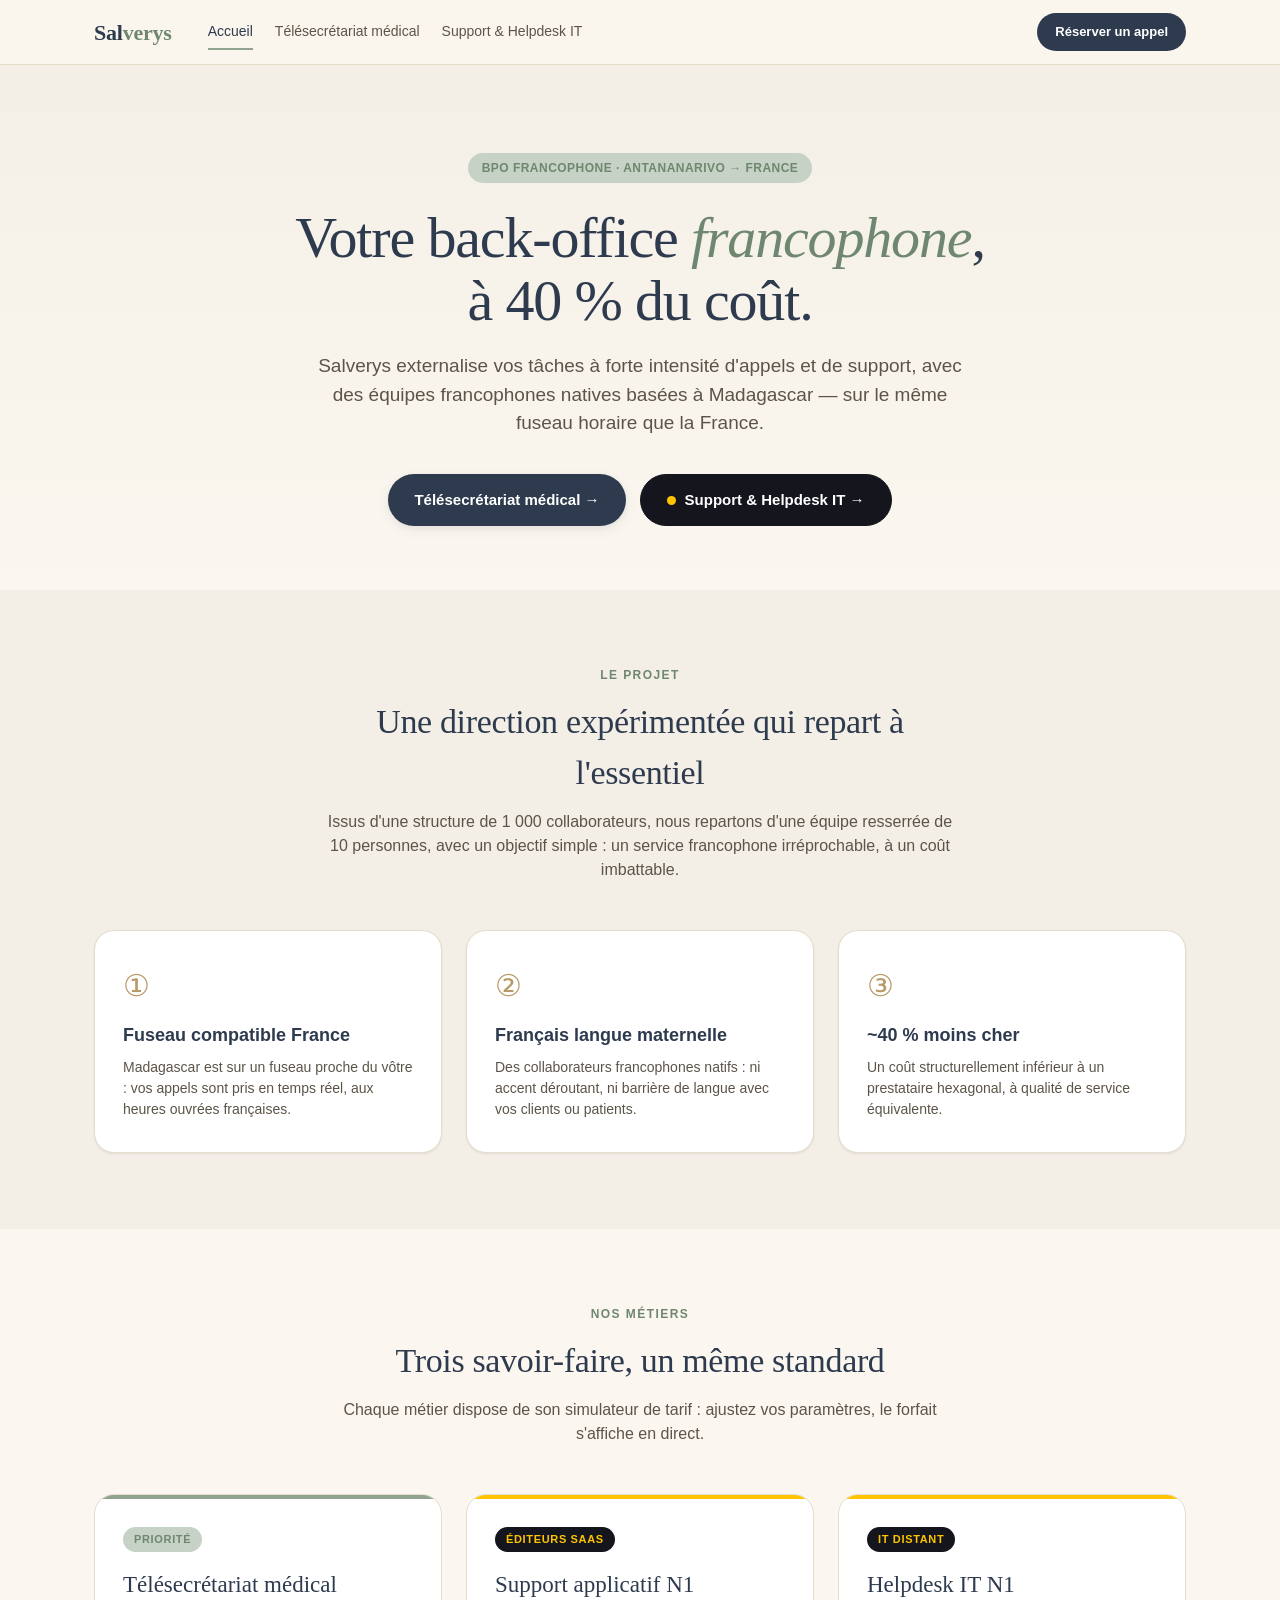
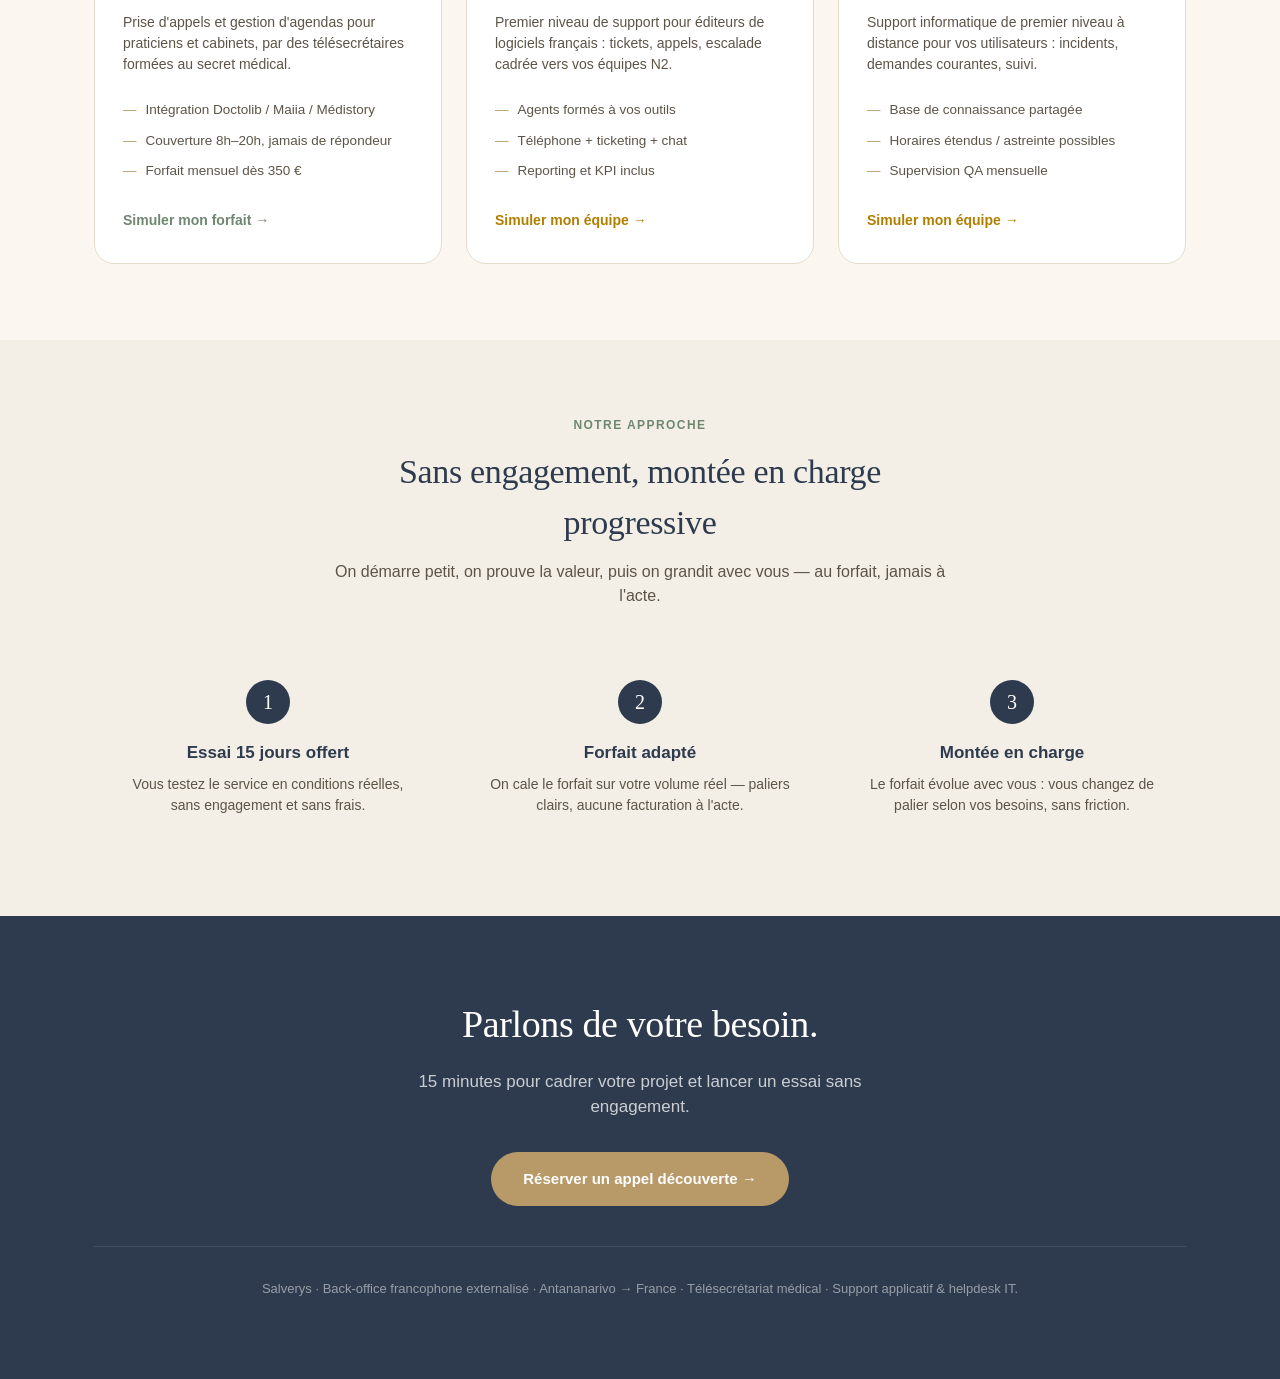
==== index.html @ 12ef9cdd "Ajoute le site vitrine Salverys (accueil + 2 simulateurs) - index.html : accueil resumant le projet " ====
<!DOCTYPE html>
<html lang="fr">
<head>
<meta charset="UTF-8" />
<meta name="viewport" content="width=device-width, initial-scale=1.0" />
<title>Salverys — Back-office francophone externalisé</title>
<style>
  :root {
    --bg: #F4EFE6;
    --bg-card: #FBF7F0;
    --bg-elevated: #FFFFFF;
    --greige: #E5DCCB;
    --greige-dark: #CFC2AC;
    --sage: #8FA38F;
    --sage-dark: #6F8770;
    --sage-light: #C5D2C5;
    --blue: #2E3B4E;
    --blue-soft: #4A5A70;
    --gold: #B89968;
    --gold-soft: #D4B98A;
    --yellow: #FFC400;
    --ink: #15161D;
    --text: #2A2620;
    --text-soft: #5C5448;
    --text-mute: #8A8275;
    --shadow-sm: 0 1px 2px rgba(46,59,78,0.06), 0 1px 3px rgba(46,59,78,0.04);
    --shadow-md: 0 4px 12px rgba(46,59,78,0.08), 0 2px 6px rgba(46,59,78,0.04);
    --shadow-lg: 0 12px 32px rgba(46,59,78,0.12), 0 4px 12px rgba(46,59,78,0.06);
    --radius-md: 12px;
    --radius-lg: 20px;
  }
  * { box-sizing: border-box; margin: 0; padding: 0; }
  body {
    font-family: 'Inter', -apple-system, BlinkMacSystemFont, 'Segoe UI', Roboto, sans-serif;
    background: var(--bg);
    color: var(--text);
    line-height: 1.5;
    -webkit-font-smoothing: antialiased;
  }
  .container { max-width: 1140px; margin: 0 auto; padding: 0 24px; }
  a { color: inherit; }

  /* NAV */
  .nav { position: sticky; top: 0; z-index: 50; background: rgba(251,247,240,0.85); backdrop-filter: saturate(160%) blur(10px); border-bottom: 1px solid var(--greige); }
  .nav-inner { display: flex; align-items: center; gap: 24px; height: 64px; }
  .brand { font-family: 'Georgia', serif; font-size: 22px; font-weight: 600; color: var(--blue); text-decoration: none; letter-spacing: -0.01em; }
  .brand span { color: var(--sage-dark); }
  .nav-links { display: flex; gap: 22px; margin-left: 12px; flex: 1; }
  .nav-links a { font-size: 14px; font-weight: 500; color: var(--text-soft); text-decoration: none; padding: 6px 0; border-bottom: 2px solid transparent; transition: color .15s, border-color .15s; }
  .nav-links a:hover { color: var(--blue); }
  .nav-links a.active { color: var(--blue); border-bottom-color: var(--sage); }
  .nav-cta { background: var(--blue); color: #fff; padding: 9px 18px; border-radius: 100px; font-size: 13px; font-weight: 600; text-decoration: none; white-space: nowrap; transition: transform .15s; }
  .nav-cta:hover { transform: translateY(-1px); }
  @media (max-width: 720px) { .nav-links { display: none; } }

  /* HERO */
  .hero { padding: 88px 0 64px; text-align: center; background: linear-gradient(180deg, var(--bg) 0%, var(--bg-card) 100%); }
  .hero-badge { display: inline-block; background: var(--sage-light); color: var(--sage-dark); padding: 6px 14px; border-radius: 100px; font-size: 12px; font-weight: 600; letter-spacing: .04em; text-transform: uppercase; margin-bottom: 24px; }
  .hero h1 { font-family: 'Georgia', serif; font-size: clamp(38px, 5.2vw, 58px); font-weight: 500; color: var(--blue); letter-spacing: -0.02em; line-height: 1.08; margin-bottom: 20px; }
  .hero h1 em { font-style: italic; color: var(--sage-dark); }
  .hero p { font-size: 19px; color: var(--text-soft); max-width: 660px; margin: 0 auto 36px; }
  .hero-actions { display: flex; gap: 14px; justify-content: center; flex-wrap: wrap; }
  .btn { display: inline-flex; align-items: center; gap: 9px; padding: 14px 26px; border-radius: 100px; font-size: 15px; font-weight: 600; text-decoration: none; transition: transform .18s, box-shadow .18s; }
  .btn-med { background: var(--blue); color: #fff; box-shadow: var(--shadow-md); }
  .btn-med:hover { transform: translateY(-2px); box-shadow: var(--shadow-lg); }
  .btn-it { background: var(--ink); color: #fff; border: 1px solid var(--ink); }
  .btn-it .dot { width: 9px; height: 9px; border-radius: 50%; background: var(--yellow); }
  .btn-it:hover { transform: translateY(-2px); box-shadow: 0 10px 26px rgba(255,196,0,.3); }

  /* SECTIONS */
  .section { padding: 76px 0; }
  .section.alt { background: var(--bg-card); }
  .section-head { text-align: center; max-width: 640px; margin: 0 auto 48px; }
  .section-head .kicker { font-size: 12px; font-weight: 700; letter-spacing: .12em; text-transform: uppercase; color: var(--sage-dark); margin-bottom: 12px; }
  .section-head h2 { font-family: 'Georgia', serif; font-size: 34px; font-weight: 500; color: var(--blue); letter-spacing: -0.01em; margin-bottom: 12px; }
  .section-head p { color: var(--text-soft); font-size: 16px; }

  /* ADVANTAGE CARDS */
  .grid-3 { display: grid; grid-template-columns: repeat(3, 1fr); gap: 24px; }
  @media (max-width: 860px) { .grid-3 { grid-template-columns: 1fr; } }
  .adv {
    background: var(--bg-elevated);
    border: 1px solid var(--greige);
    border-radius: var(--radius-lg);
    padding: 32px 28px;
    box-shadow: var(--shadow-sm);
  }
  .adv-num { font-family: 'Georgia', serif; font-size: 30px; color: var(--gold); margin-bottom: 14px; }
  .adv h3 { font-size: 18px; color: var(--blue); margin-bottom: 8px; }
  .adv p { font-size: 14px; color: var(--text-soft); }

  /* NICHE CARDS */
  .niche {
    background: var(--bg-elevated);
    border: 1px solid var(--greige);
    border-radius: var(--radius-lg);
    padding: 32px 28px;
    display: flex;
    flex-direction: column;
    position: relative;
    overflow: hidden;
    transition: transform .2s, box-shadow .2s;
  }
  .niche:hover { transform: translateY(-4px); box-shadow: var(--shadow-md); }
  .niche::before { content: ""; position: absolute; top: 0; left: 0; right: 0; height: 4px; }
  .niche.med::before { background: var(--sage); }
  .niche.it::before { background: var(--yellow); }
  .niche-tag { display: inline-block; align-self: flex-start; font-size: 11px; font-weight: 700; letter-spacing: .06em; text-transform: uppercase; padding: 4px 11px; border-radius: 100px; margin-bottom: 16px; }
  .niche.med .niche-tag { background: var(--sage-light); color: var(--sage-dark); }
  .niche.it .niche-tag { background: var(--ink); color: var(--yellow); }
  .niche h3 { font-family: 'Georgia', serif; font-size: 23px; font-weight: 500; color: var(--blue); margin-bottom: 10px; }
  .niche p { font-size: 14px; color: var(--text-soft); margin-bottom: 20px; flex: 1; }
  .niche ul { list-style: none; margin-bottom: 24px; }
  .niche li { font-size: 13.5px; color: var(--text-soft); padding: 5px 0; display: flex; gap: 9px; }
  .niche li::before { content: "—"; color: var(--gold); }
  .niche-link { font-size: 14px; font-weight: 600; text-decoration: none; display: inline-flex; align-items: center; gap: 7px; }
  .niche.med .niche-link { color: var(--sage-dark); }
  .niche.it .niche-link { color: var(--yellow-deep, #B07F00); }
  .niche-link:hover { gap: 11px; }

  /* STEPS */
  .steps { display: grid; grid-template-columns: repeat(3, 1fr); gap: 24px; }
  @media (max-width: 860px) { .steps { grid-template-columns: 1fr; } }
  .step { text-align: center; padding: 24px; }
  .step-num { width: 44px; height: 44px; border-radius: 50%; background: var(--blue); color: #fff; font-family: 'Georgia', serif; font-size: 20px; display: flex; align-items: center; justify-content: center; margin: 0 auto 16px; }
  .step h3 { font-size: 17px; color: var(--blue); margin-bottom: 8px; }
  .step p { font-size: 14px; color: var(--text-soft); }

  /* FOOTER CTA */
  .footer-cta { background: var(--blue); color: #fff; padding: 80px 0; text-align: center; }
  .footer-cta h2 { font-family: 'Georgia', serif; font-size: 38px; font-weight: 500; margin-bottom: 16px; letter-spacing: -0.01em; }
  .footer-cta p { font-size: 17px; color: rgba(255,255,255,.75); max-width: 540px; margin: 0 auto 32px; }
  .footer-cta-button { display: inline-flex; align-items: center; gap: 10px; background: var(--gold); color: #fff; padding: 16px 32px; border-radius: 100px; font-size: 15px; font-weight: 600; text-decoration: none; transition: transform .15s; }
  .footer-cta-button:hover { transform: translateY(-2px); }
  .footer-meta { margin-top: 40px; padding-top: 32px; border-top: 1px solid rgba(255,255,255,.1); font-size: 13px; color: rgba(255,255,255,.5); }
</style>
</head>
<body>

<!-- NAV -->
<header class="nav">
  <div class="container nav-inner">
    <a class="brand" href="index.html">Sal<span>verys</span></a>
    <nav class="nav-links">
      <a href="index.html" class="active">Accueil</a>
      <a href="simulateur-salverys.html">Télésecrétariat médical</a>
      <a href="simulateur-informatique.html">Support &amp; Helpdesk IT</a>
    </nav>
    <a href="#contact" class="nav-cta">Réserver un appel</a>
  </div>
</header>

<!-- HERO -->
<section class="hero">
  <div class="container">
    <div class="hero-badge">BPO francophone · Antananarivo → France</div>
    <h1>Votre back-office <em>francophone</em>,<br/>à 40 % du coût.</h1>
    <p>Salverys externalise vos tâches à forte intensité d'appels et de support, avec des équipes francophones natives basées à Madagascar — sur le même fuseau horaire que la France.</p>
    <div class="hero-actions">
      <a href="simulateur-salverys.html" class="btn btn-med">Télésecrétariat médical →</a>
      <a href="simulateur-informatique.html" class="btn btn-it"><span class="dot"></span>Support &amp; Helpdesk IT →</a>
    </div>
  </div>
</section>

<!-- LE PROJET -->
<section class="section">
  <div class="container">
    <div class="section-head">
      <div class="kicker">Le projet</div>
      <h2>Une direction expérimentée qui repart à l'essentiel</h2>
      <p>Issus d'une structure de 1 000 collaborateurs, nous repartons d'une équipe resserrée de 10 personnes, avec un objectif simple : un service francophone irréprochable, à un coût imbattable.</p>
    </div>
    <div class="grid-3">
      <div class="adv">
        <div class="adv-num">①</div>
        <h3>Fuseau compatible France</h3>
        <p>Madagascar est sur un fuseau proche du vôtre : vos appels sont pris en temps réel, aux heures ouvrées françaises.</p>
      </div>
      <div class="adv">
        <div class="adv-num">②</div>
        <h3>Français langue maternelle</h3>
        <p>Des collaborateurs francophones natifs : ni accent déroutant, ni barrière de langue avec vos clients ou patients.</p>
      </div>
      <div class="adv">
        <div class="adv-num">③</div>
        <h3>~40 % moins cher</h3>
        <p>Un coût structurellement inférieur à un prestataire hexagonal, à qualité de service équivalente.</p>
      </div>
    </div>
  </div>
</section>

<!-- NOS MÉTIERS -->
<section class="section alt">
  <div class="container">
    <div class="section-head">
      <div class="kicker">Nos métiers</div>
      <h2>Trois savoir-faire, un même standard</h2>
      <p>Chaque métier dispose de son simulateur de tarif : ajustez vos paramètres, le forfait s'affiche en direct.</p>
    </div>
    <div class="grid-3">

      <div class="niche med">
        <span class="niche-tag">Priorité</span>
        <h3>Télésecrétariat médical</h3>
        <p>Prise d'appels et gestion d'agendas pour praticiens et cabinets, par des télésecrétaires formées au secret médical.</p>
        <ul>
          <li>Intégration Doctolib / Maiia / Médistory</li>
          <li>Couverture 8h–20h, jamais de répondeur</li>
          <li>Forfait mensuel dès 350 €</li>
        </ul>
        <a href="simulateur-salverys.html" class="niche-link">Simuler mon forfait →</a>
      </div>

      <div class="niche it">
        <span class="niche-tag">Éditeurs SaaS</span>
        <h3>Support applicatif N1</h3>
        <p>Premier niveau de support pour éditeurs de logiciels français : tickets, appels, escalade cadrée vers vos équipes N2.</p>
        <ul>
          <li>Agents formés à vos outils</li>
          <li>Téléphone + ticketing + chat</li>
          <li>Reporting et KPI inclus</li>
        </ul>
        <a href="simulateur-informatique.html" class="niche-link">Simuler mon équipe →</a>
      </div>

      <div class="niche it">
        <span class="niche-tag">IT distant</span>
        <h3>Helpdesk IT N1</h3>
        <p>Support informatique de premier niveau à distance pour vos utilisateurs : incidents, demandes courantes, suivi.</p>
        <ul>
          <li>Base de connaissance partagée</li>
          <li>Horaires étendus / astreinte possibles</li>
          <li>Supervision QA mensuelle</li>
        </ul>
        <a href="simulateur-informatique.html" class="niche-link">Simuler mon équipe →</a>
      </div>

    </div>
  </div>
</section>

<!-- APPROCHE -->
<section class="section">
  <div class="container">
    <div class="section-head">
      <div class="kicker">Notre approche</div>
      <h2>Sans engagement, montée en charge progressive</h2>
      <p>On démarre petit, on prouve la valeur, puis on grandit avec vous — au forfait, jamais à l'acte.</p>
    </div>
    <div class="steps">
      <div class="step">
        <div class="step-num">1</div>
        <h3>Essai 15 jours offert</h3>
        <p>Vous testez le service en conditions réelles, sans engagement et sans frais.</p>
      </div>
      <div class="step">
        <div class="step-num">2</div>
        <h3>Forfait adapté</h3>
        <p>On cale le forfait sur votre volume réel — paliers clairs, aucune facturation à l'acte.</p>
      </div>
      <div class="step">
        <div class="step-num">3</div>
        <h3>Montée en charge</h3>
        <p>Le forfait évolue avec vous : vous changez de palier selon vos besoins, sans friction.</p>
      </div>
    </div>
  </div>
</section>

<!-- FOOTER CTA -->
<section class="footer-cta" id="contact">
  <div class="container">
    <h2>Parlons de votre besoin.</h2>
    <p>15 minutes pour cadrer votre projet et lancer un essai sans engagement.</p>
    <a href="mailto:contact@salverys.fr" class="footer-cta-button">Réserver un appel découverte →</a>
    <div class="footer-meta">
      Salverys · Back-office francophone externalisé · Antananarivo → France · Télésecrétariat médical · Support applicatif &amp; helpdesk IT.
    </div>
  </div>
</section>

</body>
</html>
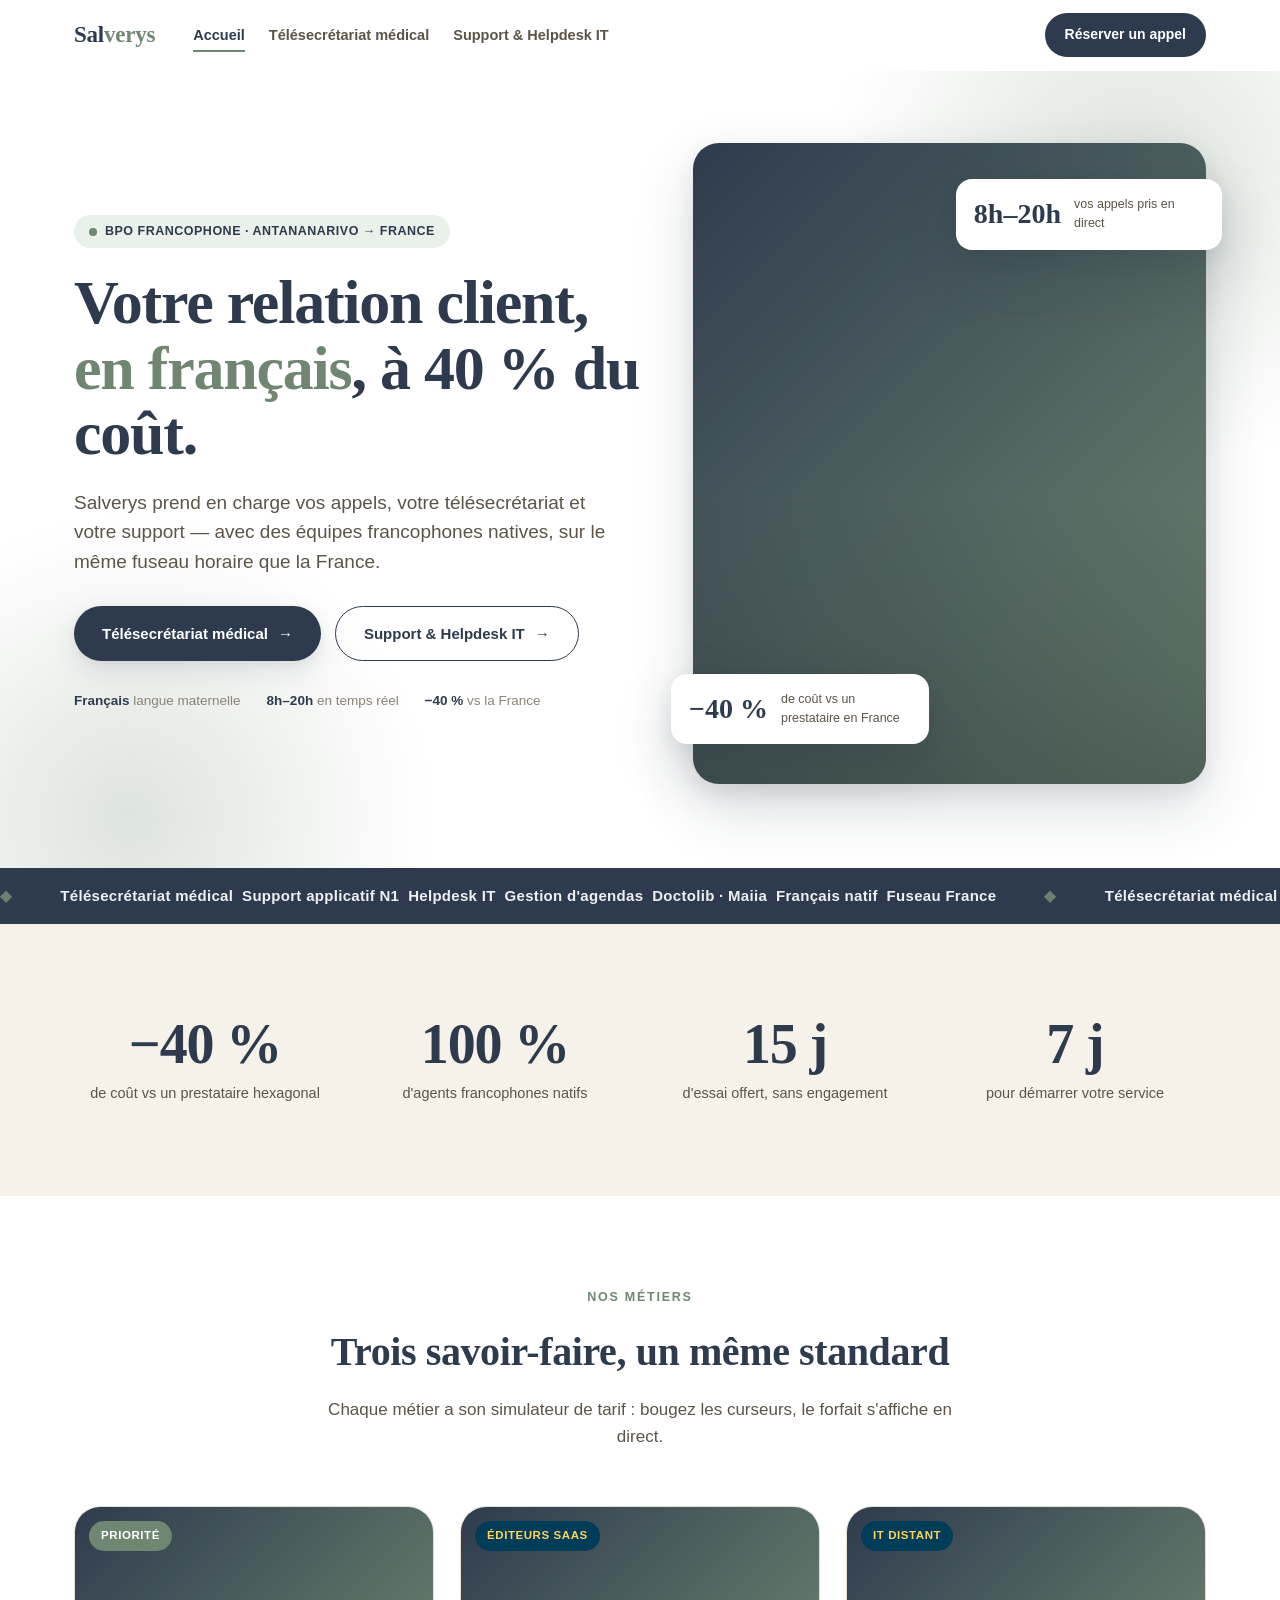
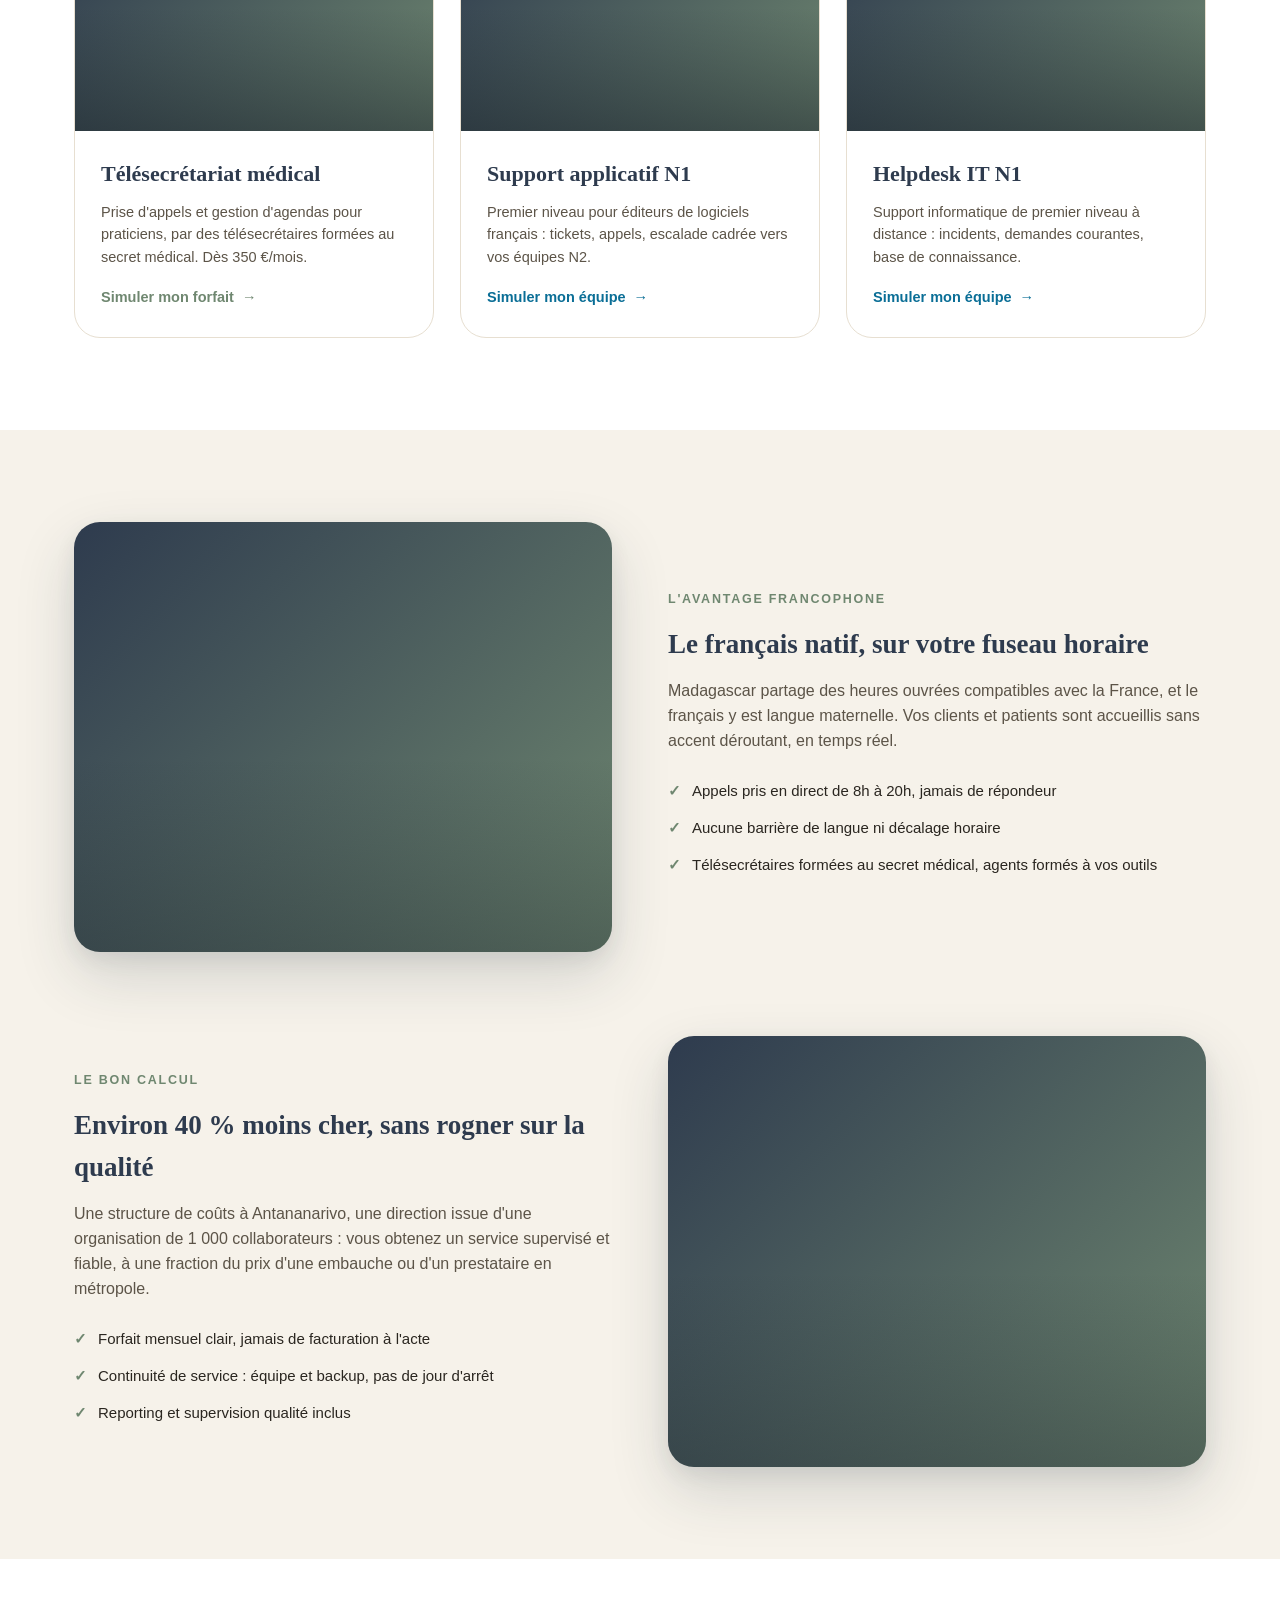
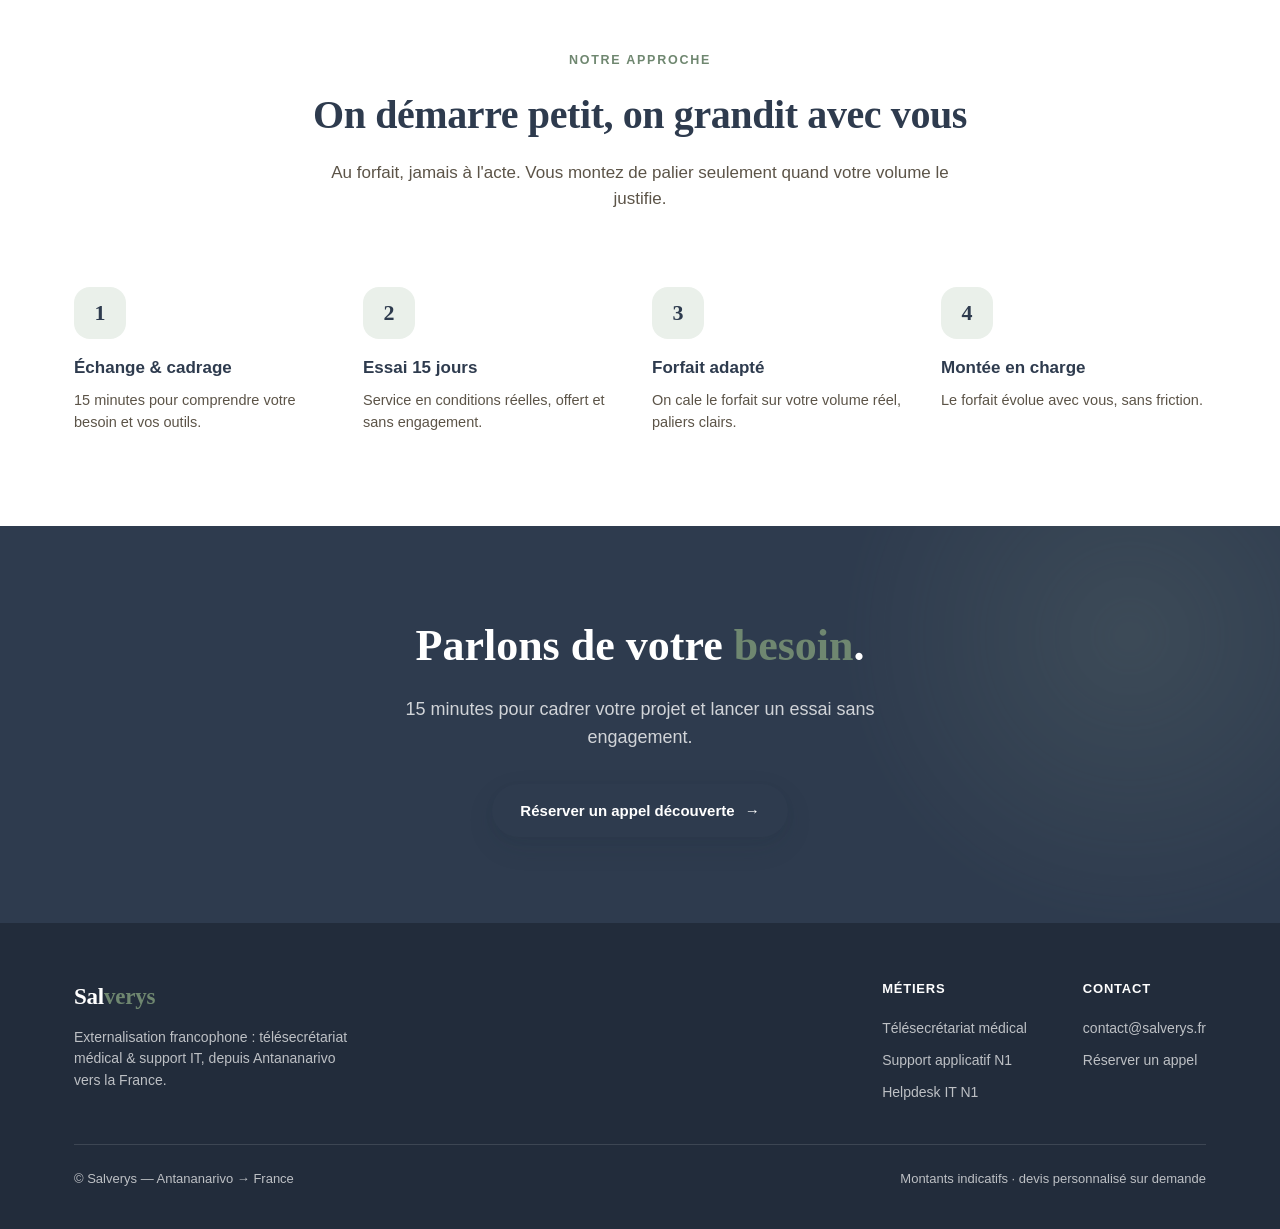
==== commit 8b17390b: "Refonte du site en version vivante (photos, animations, 2 themes) - Socle partage assets/site.css + " ====
--- a/index.html
+++ b/index.html
@@ -3,283 +3,255 @@
 <head>
 <meta charset="UTF-8" />
 <meta name="viewport" content="width=device-width, initial-scale=1.0" />
-<title>Salverys — Back-office francophone externalisé</title>
-<style>
-  :root {
-    --bg: #F4EFE6;
-    --bg-card: #FBF7F0;
-    --bg-elevated: #FFFFFF;
-    --greige: #E5DCCB;
-    --greige-dark: #CFC2AC;
-    --sage: #8FA38F;
-    --sage-dark: #6F8770;
-    --sage-light: #C5D2C5;
-    --blue: #2E3B4E;
-    --blue-soft: #4A5A70;
-    --gold: #B89968;
-    --gold-soft: #D4B98A;
-    --yellow: #FFC400;
-    --ink: #15161D;
-    --text: #2A2620;
-    --text-soft: #5C5448;
-    --text-mute: #8A8275;
-    --shadow-sm: 0 1px 2px rgba(46,59,78,0.06), 0 1px 3px rgba(46,59,78,0.04);
-    --shadow-md: 0 4px 12px rgba(46,59,78,0.08), 0 2px 6px rgba(46,59,78,0.04);
-    --shadow-lg: 0 12px 32px rgba(46,59,78,0.12), 0 4px 12px rgba(46,59,78,0.06);
-    --radius-md: 12px;
-    --radius-lg: 20px;
-  }
-  * { box-sizing: border-box; margin: 0; padding: 0; }
-  body {
-    font-family: 'Inter', -apple-system, BlinkMacSystemFont, 'Segoe UI', Roboto, sans-serif;
-    background: var(--bg);
-    color: var(--text);
-    line-height: 1.5;
-    -webkit-font-smoothing: antialiased;
-  }
-  .container { max-width: 1140px; margin: 0 auto; padding: 0 24px; }
-  a { color: inherit; }
-
-  /* NAV */
-  .nav { position: sticky; top: 0; z-index: 50; background: rgba(251,247,240,0.85); backdrop-filter: saturate(160%) blur(10px); border-bottom: 1px solid var(--greige); }
-  .nav-inner { display: flex; align-items: center; gap: 24px; height: 64px; }
-  .brand { font-family: 'Georgia', serif; font-size: 22px; font-weight: 600; color: var(--blue); text-decoration: none; letter-spacing: -0.01em; }
-  .brand span { color: var(--sage-dark); }
-  .nav-links { display: flex; gap: 22px; margin-left: 12px; flex: 1; }
-  .nav-links a { font-size: 14px; font-weight: 500; color: var(--text-soft); text-decoration: none; padding: 6px 0; border-bottom: 2px solid transparent; transition: color .15s, border-color .15s; }
-  .nav-links a:hover { color: var(--blue); }
-  .nav-links a.active { color: var(--blue); border-bottom-color: var(--sage); }
-  .nav-cta { background: var(--blue); color: #fff; padding: 9px 18px; border-radius: 100px; font-size: 13px; font-weight: 600; text-decoration: none; white-space: nowrap; transition: transform .15s; }
-  .nav-cta:hover { transform: translateY(-1px); }
-  @media (max-width: 720px) { .nav-links { display: none; } }
-
-  /* HERO */
-  .hero { padding: 88px 0 64px; text-align: center; background: linear-gradient(180deg, var(--bg) 0%, var(--bg-card) 100%); }
-  .hero-badge { display: inline-block; background: var(--sage-light); color: var(--sage-dark); padding: 6px 14px; border-radius: 100px; font-size: 12px; font-weight: 600; letter-spacing: .04em; text-transform: uppercase; margin-bottom: 24px; }
-  .hero h1 { font-family: 'Georgia', serif; font-size: clamp(38px, 5.2vw, 58px); font-weight: 500; color: var(--blue); letter-spacing: -0.02em; line-height: 1.08; margin-bottom: 20px; }
-  .hero h1 em { font-style: italic; color: var(--sage-dark); }
-  .hero p { font-size: 19px; color: var(--text-soft); max-width: 660px; margin: 0 auto 36px; }
-  .hero-actions { display: flex; gap: 14px; justify-content: center; flex-wrap: wrap; }
-  .btn { display: inline-flex; align-items: center; gap: 9px; padding: 14px 26px; border-radius: 100px; font-size: 15px; font-weight: 600; text-decoration: none; transition: transform .18s, box-shadow .18s; }
-  .btn-med { background: var(--blue); color: #fff; box-shadow: var(--shadow-md); }
-  .btn-med:hover { transform: translateY(-2px); box-shadow: var(--shadow-lg); }
-  .btn-it { background: var(--ink); color: #fff; border: 1px solid var(--ink); }
-  .btn-it .dot { width: 9px; height: 9px; border-radius: 50%; background: var(--yellow); }
-  .btn-it:hover { transform: translateY(-2px); box-shadow: 0 10px 26px rgba(255,196,0,.3); }
-
-  /* SECTIONS */
-  .section { padding: 76px 0; }
-  .section.alt { background: var(--bg-card); }
-  .section-head { text-align: center; max-width: 640px; margin: 0 auto 48px; }
-  .section-head .kicker { font-size: 12px; font-weight: 700; letter-spacing: .12em; text-transform: uppercase; color: var(--sage-dark); margin-bottom: 12px; }
-  .section-head h2 { font-family: 'Georgia', serif; font-size: 34px; font-weight: 500; color: var(--blue); letter-spacing: -0.01em; margin-bottom: 12px; }
-  .section-head p { color: var(--text-soft); font-size: 16px; }
-
-  /* ADVANTAGE CARDS */
-  .grid-3 { display: grid; grid-template-columns: repeat(3, 1fr); gap: 24px; }
-  @media (max-width: 860px) { .grid-3 { grid-template-columns: 1fr; } }
-  .adv {
-    background: var(--bg-elevated);
-    border: 1px solid var(--greige);
-    border-radius: var(--radius-lg);
-    padding: 32px 28px;
-    box-shadow: var(--shadow-sm);
-  }
-  .adv-num { font-family: 'Georgia', serif; font-size: 30px; color: var(--gold); margin-bottom: 14px; }
-  .adv h3 { font-size: 18px; color: var(--blue); margin-bottom: 8px; }
-  .adv p { font-size: 14px; color: var(--text-soft); }
-
-  /* NICHE CARDS */
-  .niche {
-    background: var(--bg-elevated);
-    border: 1px solid var(--greige);
-    border-radius: var(--radius-lg);
-    padding: 32px 28px;
-    display: flex;
-    flex-direction: column;
-    position: relative;
-    overflow: hidden;
-    transition: transform .2s, box-shadow .2s;
-  }
-  .niche:hover { transform: translateY(-4px); box-shadow: var(--shadow-md); }
-  .niche::before { content: ""; position: absolute; top: 0; left: 0; right: 0; height: 4px; }
-  .niche.med::before { background: var(--sage); }
-  .niche.it::before { background: var(--yellow); }
-  .niche-tag { display: inline-block; align-self: flex-start; font-size: 11px; font-weight: 700; letter-spacing: .06em; text-transform: uppercase; padding: 4px 11px; border-radius: 100px; margin-bottom: 16px; }
-  .niche.med .niche-tag { background: var(--sage-light); color: var(--sage-dark); }
-  .niche.it .niche-tag { background: var(--ink); color: var(--yellow); }
-  .niche h3 { font-family: 'Georgia', serif; font-size: 23px; font-weight: 500; color: var(--blue); margin-bottom: 10px; }
-  .niche p { font-size: 14px; color: var(--text-soft); margin-bottom: 20px; flex: 1; }
-  .niche ul { list-style: none; margin-bottom: 24px; }
-  .niche li { font-size: 13.5px; color: var(--text-soft); padding: 5px 0; display: flex; gap: 9px; }
-  .niche li::before { content: "—"; color: var(--gold); }
-  .niche-link { font-size: 14px; font-weight: 600; text-decoration: none; display: inline-flex; align-items: center; gap: 7px; }
-  .niche.med .niche-link { color: var(--sage-dark); }
-  .niche.it .niche-link { color: var(--yellow-deep, #B07F00); }
-  .niche-link:hover { gap: 11px; }
-
-  /* STEPS */
-  .steps { display: grid; grid-template-columns: repeat(3, 1fr); gap: 24px; }
-  @media (max-width: 860px) { .steps { grid-template-columns: 1fr; } }
-  .step { text-align: center; padding: 24px; }
-  .step-num { width: 44px; height: 44px; border-radius: 50%; background: var(--blue); color: #fff; font-family: 'Georgia', serif; font-size: 20px; display: flex; align-items: center; justify-content: center; margin: 0 auto 16px; }
-  .step h3 { font-size: 17px; color: var(--blue); margin-bottom: 8px; }
-  .step p { font-size: 14px; color: var(--text-soft); }
-
-  /* FOOTER CTA */
-  .footer-cta { background: var(--blue); color: #fff; padding: 80px 0; text-align: center; }
-  .footer-cta h2 { font-family: 'Georgia', serif; font-size: 38px; font-weight: 500; margin-bottom: 16px; letter-spacing: -0.01em; }
-  .footer-cta p { font-size: 17px; color: rgba(255,255,255,.75); max-width: 540px; margin: 0 auto 32px; }
-  .footer-cta-button { display: inline-flex; align-items: center; gap: 10px; background: var(--gold); color: #fff; padding: 16px 32px; border-radius: 100px; font-size: 15px; font-weight: 600; text-decoration: none; transition: transform .15s; }
-  .footer-cta-button:hover { transform: translateY(-2px); }
-  .footer-meta { margin-top: 40px; padding-top: 32px; border-top: 1px solid rgba(255,255,255,.1); font-size: 13px; color: rgba(255,255,255,.5); }
-</style>
+<title>Salverys — Externalisation francophone, à 40 % du coût</title>
+<meta name="description" content="Salverys externalise vos appels et votre support avec des équipes francophones natives basées à Madagascar, sur le fuseau horaire français — à environ 40 % du coût d'un prestataire en France." />
+<link rel="preconnect" href="https://images.unsplash.com" />
+<link rel="stylesheet" href="assets/site.css" />
 </head>
 <body>
 
 <!-- NAV -->
 <header class="nav">
   <div class="container nav-inner">
-    <a class="brand" href="index.html">Sal<span>verys</span></a>
+    <a class="brand" href="index.html">Sal<b>verys</b></a>
     <nav class="nav-links">
       <a href="index.html" class="active">Accueil</a>
       <a href="simulateur-salverys.html">Télésecrétariat médical</a>
       <a href="simulateur-informatique.html">Support &amp; Helpdesk IT</a>
     </nav>
     <a href="#contact" class="nav-cta">Réserver un appel</a>
+    <button class="nav-burger" aria-label="Menu">☰</button>
   </div>
 </header>
 
 <!-- HERO -->
 <section class="hero">
-  <div class="container">
-    <div class="hero-badge">BPO francophone · Antananarivo → France</div>
-    <h1>Votre back-office <em>francophone</em>,<br/>à 40 % du coût.</h1>
-    <p>Salverys externalise vos tâches à forte intensité d'appels et de support, avec des équipes francophones natives basées à Madagascar — sur le même fuseau horaire que la France.</p>
-    <div class="hero-actions">
-      <a href="simulateur-salverys.html" class="btn btn-med">Télésecrétariat médical →</a>
-      <a href="simulateur-informatique.html" class="btn btn-it"><span class="dot"></span>Support &amp; Helpdesk IT →</a>
-    </div>
-  </div>
-</section>
-
-<!-- LE PROJET -->
+  <span class="hero-bg-blob b1"></span>
+  <span class="hero-bg-blob b2"></span>
+  <div class="container hero-grid">
+    <div class="hero-copy reveal">
+      <span class="eyebrow"><span class="pulse"></span> BPO francophone · Antananarivo → France</span>
+      <h1>Votre relation client, <span class="hl">en français</span>, à 40 % du coût.</h1>
+      <p class="lead">Salverys prend en charge vos appels, votre télésecrétariat et votre support — avec des équipes francophones natives, sur le même fuseau horaire que la France.</p>
+      <div class="hero-actions">
+        <a href="simulateur-salverys.html" class="btn btn-primary">Télésecrétariat médical <span class="arrow">→</span></a>
+        <a href="simulateur-informatique.html" class="btn btn-outline">Support &amp; Helpdesk IT <span class="arrow">→</span></a>
+      </div>
+      <div class="hero-trust">
+        <span><b>Français</b> langue maternelle</span>
+        <span><b>8h–20h</b> en temps réel</span>
+        <span><b>−40 %</b> vs la France</span>
+      </div>
+    </div>
+    <div class="hero-visual reveal d1">
+      <div class="photo-wrap">
+        <img class="photo" loading="eager" decoding="async" onerror="this.style.display='none'"
+             src="https://images.unsplash.com/photo-1521737711867-e3b97375f902?auto=format&fit=crop&w=1100&q=70"
+             alt="Équipe support francophone au travail" />
+      </div>
+      <div class="float-card fc1">
+        <div class="fc-num">−40 %</div>
+        <div class="fc-lab">de coût vs un prestataire en France</div>
+      </div>
+      <div class="float-card fc2">
+        <div class="fc-num">8h–20h</div>
+        <div class="fc-lab">vos appels pris en direct</div>
+      </div>
+    </div>
+  </div>
+</section>
+
+<!-- MARQUEE -->
+<div class="marquee" aria-hidden="true">
+  <div class="marquee-track">
+    <span>Télésecrétariat médical&nbsp;&nbsp;Support applicatif N1&nbsp;&nbsp;Helpdesk IT&nbsp;&nbsp;Gestion d'agendas&nbsp;&nbsp;Doctolib · Maiia&nbsp;&nbsp;Français natif&nbsp;&nbsp;Fuseau France</span>
+    <span>Télésecrétariat médical&nbsp;&nbsp;Support applicatif N1&nbsp;&nbsp;Helpdesk IT&nbsp;&nbsp;Gestion d'agendas&nbsp;&nbsp;Doctolib · Maiia&nbsp;&nbsp;Français natif&nbsp;&nbsp;Fuseau France</span>
+  </div>
+</div>
+
+<!-- STATS -->
+<section class="section soft">
+  <div class="container">
+    <div class="stats">
+      <div class="stat reveal">
+        <div class="num" data-to="40" data-pre="−" data-suf=" %">−0 %</div>
+        <div class="lab">de coût vs un prestataire hexagonal</div>
+      </div>
+      <div class="stat reveal d1">
+        <div class="num" data-to="100" data-suf=" %">0 %</div>
+        <div class="lab">d'agents francophones natifs</div>
+      </div>
+      <div class="stat reveal d2">
+        <div class="num" data-to="15" data-suf=" j">0 j</div>
+        <div class="lab">d'essai offert, sans engagement</div>
+      </div>
+      <div class="stat reveal d3">
+        <div class="num" data-to="7" data-suf=" j">0 j</div>
+        <div class="lab">pour démarrer votre service</div>
+      </div>
+    </div>
+  </div>
+</section>
+
+<!-- MÉTIERS -->
 <section class="section">
   <div class="container">
-    <div class="section-head">
-      <div class="kicker">Le projet</div>
-      <h2>Une direction expérimentée qui repart à l'essentiel</h2>
-      <p>Issus d'une structure de 1 000 collaborateurs, nous repartons d'une équipe resserrée de 10 personnes, avec un objectif simple : un service francophone irréprochable, à un coût imbattable.</p>
-    </div>
-    <div class="grid-3">
-      <div class="adv">
-        <div class="adv-num">①</div>
-        <h3>Fuseau compatible France</h3>
-        <p>Madagascar est sur un fuseau proche du vôtre : vos appels sont pris en temps réel, aux heures ouvrées françaises.</p>
-      </div>
-      <div class="adv">
-        <div class="adv-num">②</div>
-        <h3>Français langue maternelle</h3>
-        <p>Des collaborateurs francophones natifs : ni accent déroutant, ni barrière de langue avec vos clients ou patients.</p>
-      </div>
-      <div class="adv">
-        <div class="adv-num">③</div>
-        <h3>~40 % moins cher</h3>
-        <p>Un coût structurellement inférieur à un prestataire hexagonal, à qualité de service équivalente.</p>
-      </div>
-    </div>
-  </div>
-</section>
-
-<!-- NOS MÉTIERS -->
-<section class="section alt">
-  <div class="container">
-    <div class="section-head">
+    <div class="section-head reveal">
       <div class="kicker">Nos métiers</div>
       <h2>Trois savoir-faire, un même standard</h2>
-      <p>Chaque métier dispose de son simulateur de tarif : ajustez vos paramètres, le forfait s'affiche en direct.</p>
-    </div>
-    <div class="grid-3">
-
-      <div class="niche med">
-        <span class="niche-tag">Priorité</span>
-        <h3>Télésecrétariat médical</h3>
-        <p>Prise d'appels et gestion d'agendas pour praticiens et cabinets, par des télésecrétaires formées au secret médical.</p>
-        <ul>
-          <li>Intégration Doctolib / Maiia / Médistory</li>
-          <li>Couverture 8h–20h, jamais de répondeur</li>
-          <li>Forfait mensuel dès 350 €</li>
+      <p>Chaque métier a son simulateur de tarif : bougez les curseurs, le forfait s'affiche en direct.</p>
+    </div>
+    <div class="cards-3">
+
+      <a class="ncard med reveal" href="simulateur-salverys.html">
+        <div class="photo-wrap">
+          <span class="ncard-tag">Priorité</span>
+          <img class="photo" loading="lazy" decoding="async" onerror="this.style.display='none'"
+               src="https://images.unsplash.com/photo-1576091160550-2173dba999ef?auto=format&fit=crop&w=800&q=70"
+               alt="Cabinet médical" />
+        </div>
+        <div class="ncard-body">
+          <h3>Télésecrétariat médical</h3>
+          <p>Prise d'appels et gestion d'agendas pour praticiens, par des télésecrétaires formées au secret médical. Dès 350 €/mois.</p>
+          <span class="ncard-link">Simuler mon forfait <span class="arrow">→</span></span>
+        </div>
+      </a>
+
+      <a class="ncard it reveal d1" href="simulateur-informatique.html">
+        <div class="photo-wrap">
+          <span class="ncard-tag">Éditeurs SaaS</span>
+          <img class="photo" loading="lazy" decoding="async" onerror="this.style.display='none'"
+               src="https://images.unsplash.com/photo-1498050108023-c5249f4df085?auto=format&fit=crop&w=800&q=70"
+               alt="Support applicatif" />
+        </div>
+        <div class="ncard-body">
+          <h3>Support applicatif N1</h3>
+          <p>Premier niveau pour éditeurs de logiciels français : tickets, appels, escalade cadrée vers vos équipes N2.</p>
+          <span class="ncard-link">Simuler mon équipe <span class="arrow">→</span></span>
+        </div>
+      </a>
+
+      <a class="ncard it reveal d2" href="simulateur-informatique.html">
+        <div class="photo-wrap">
+          <span class="ncard-tag">IT distant</span>
+          <img class="photo" loading="lazy" decoding="async" onerror="this.style.display='none'"
+               src="https://images.unsplash.com/photo-1581091226825-a6a2a5aee158?auto=format&fit=crop&w=800&q=70"
+               alt="Helpdesk informatique" />
+        </div>
+        <div class="ncard-body">
+          <h3>Helpdesk IT N1</h3>
+          <p>Support informatique de premier niveau à distance : incidents, demandes courantes, base de connaissance.</p>
+          <span class="ncard-link">Simuler mon équipe <span class="arrow">→</span></span>
+        </div>
+      </a>
+
+    </div>
+  </div>
+</section>
+
+<!-- FEATURES ZIGZAG -->
+<section class="section soft">
+  <div class="container">
+
+    <div class="feature">
+      <div class="feat-media reveal">
+        <div class="photo-wrap">
+          <img class="photo" loading="lazy" decoding="async" onerror="this.style.display='none'"
+               src="https://images.unsplash.com/photo-1522071820081-009f0129c71c?auto=format&fit=crop&w=1000&q=70"
+               alt="Équipe collaborative" />
+        </div>
+      </div>
+      <div class="feat-body reveal d1">
+        <div class="kicker">L'avantage francophone</div>
+        <h3>Le français natif, sur votre fuseau horaire</h3>
+        <p>Madagascar partage des heures ouvrées compatibles avec la France, et le français y est langue maternelle. Vos clients et patients sont accueillis sans accent déroutant, en temps réel.</p>
+        <ul class="tick">
+          <li>Appels pris en direct de 8h à 20h, jamais de répondeur</li>
+          <li>Aucune barrière de langue ni décalage horaire</li>
+          <li>Télésecrétaires formées au secret médical, agents formés à vos outils</li>
         </ul>
-        <a href="simulateur-salverys.html" class="niche-link">Simuler mon forfait →</a>
-      </div>
-
-      <div class="niche it">
-        <span class="niche-tag">Éditeurs SaaS</span>
-        <h3>Support applicatif N1</h3>
-        <p>Premier niveau de support pour éditeurs de logiciels français : tickets, appels, escalade cadrée vers vos équipes N2.</p>
-        <ul>
-          <li>Agents formés à vos outils</li>
-          <li>Téléphone + ticketing + chat</li>
-          <li>Reporting et KPI inclus</li>
+      </div>
+    </div>
+
+    <div class="feature flip">
+      <div class="feat-media reveal">
+        <div class="photo-wrap">
+          <img class="photo" loading="lazy" decoding="async" onerror="this.style.display='none'"
+               src="https://images.unsplash.com/photo-1497032628192-86f99bcd76bc?auto=format&fit=crop&w=1000&q=70"
+               alt="Bureau Salverys" />
+        </div>
+      </div>
+      <div class="feat-body reveal d1">
+        <div class="kicker">Le bon calcul</div>
+        <h3>Environ 40 % moins cher, sans rogner sur la qualité</h3>
+        <p>Une structure de coûts à Antananarivo, une direction issue d'une organisation de 1 000 collaborateurs : vous obtenez un service supervisé et fiable, à une fraction du prix d'une embauche ou d'un prestataire en métropole.</p>
+        <ul class="tick">
+          <li>Forfait mensuel clair, jamais de facturation à l'acte</li>
+          <li>Continuité de service : équipe et backup, pas de jour d'arrêt</li>
+          <li>Reporting et supervision qualité inclus</li>
         </ul>
-        <a href="simulateur-informatique.html" class="niche-link">Simuler mon équipe →</a>
-      </div>
-
-      <div class="niche it">
-        <span class="niche-tag">IT distant</span>
-        <h3>Helpdesk IT N1</h3>
-        <p>Support informatique de premier niveau à distance pour vos utilisateurs : incidents, demandes courantes, suivi.</p>
-        <ul>
-          <li>Base de connaissance partagée</li>
-          <li>Horaires étendus / astreinte possibles</li>
-          <li>Supervision QA mensuelle</li>
-        </ul>
-        <a href="simulateur-informatique.html" class="niche-link">Simuler mon équipe →</a>
-      </div>
-
-    </div>
+      </div>
+    </div>
+
   </div>
 </section>
 
 <!-- APPROCHE -->
 <section class="section">
   <div class="container">
-    <div class="section-head">
+    <div class="section-head reveal">
       <div class="kicker">Notre approche</div>
-      <h2>Sans engagement, montée en charge progressive</h2>
-      <p>On démarre petit, on prouve la valeur, puis on grandit avec vous — au forfait, jamais à l'acte.</p>
+      <h2>On démarre petit, on grandit avec vous</h2>
+      <p>Au forfait, jamais à l'acte. Vous montez de palier seulement quand votre volume le justifie.</p>
     </div>
     <div class="steps">
-      <div class="step">
-        <div class="step-num">1</div>
-        <h3>Essai 15 jours offert</h3>
-        <p>Vous testez le service en conditions réelles, sans engagement et sans frais.</p>
-      </div>
-      <div class="step">
-        <div class="step-num">2</div>
-        <h3>Forfait adapté</h3>
-        <p>On cale le forfait sur votre volume réel — paliers clairs, aucune facturation à l'acte.</p>
-      </div>
-      <div class="step">
-        <div class="step-num">3</div>
-        <h3>Montée en charge</h3>
-        <p>Le forfait évolue avec vous : vous changez de palier selon vos besoins, sans friction.</p>
-      </div>
-    </div>
-  </div>
-</section>
-
-<!-- FOOTER CTA -->
-<section class="footer-cta" id="contact">
-  <div class="container">
-    <h2>Parlons de votre besoin.</h2>
+      <div class="step reveal"><div class="sn">1</div><h4>Échange &amp; cadrage</h4><p>15 minutes pour comprendre votre besoin et vos outils.</p></div>
+      <div class="step reveal d1"><div class="sn">2</div><h4>Essai 15 jours</h4><p>Service en conditions réelles, offert et sans engagement.</p></div>
+      <div class="step reveal d2"><div class="sn">3</div><h4>Forfait adapté</h4><p>On cale le forfait sur votre volume réel, paliers clairs.</p></div>
+      <div class="step reveal d3"><div class="sn">4</div><h4>Montée en charge</h4><p>Le forfait évolue avec vous, sans friction.</p></div>
+    </div>
+  </div>
+</section>
+
+<!-- CTA BAND -->
+<section class="cta-band" id="contact">
+  <span class="hero-bg-blob b1"></span>
+  <div class="container">
+    <h2>Parlons de votre <span class="hl">besoin</span>.</h2>
     <p>15 minutes pour cadrer votre projet et lancer un essai sans engagement.</p>
-    <a href="mailto:contact@salverys.fr" class="footer-cta-button">Réserver un appel découverte →</a>
+    <a href="mailto:contact@salverys.fr" class="btn btn-primary">Réserver un appel découverte <span class="arrow">→</span></a>
+  </div>
+</section>
+
+<!-- FOOTER -->
+<footer class="footer">
+  <div class="container">
+    <div class="footer-top">
+      <div>
+        <a class="brand" href="index.html">Sal<b>verys</b></a>
+        <p style="max-width:280px;margin-top:12px;font-size:14px;">Externalisation francophone : télésecrétariat médical &amp; support IT, depuis Antananarivo vers la France.</p>
+      </div>
+      <div class="footer-cols">
+        <div class="footer-col">
+          <h5>Métiers</h5>
+          <a href="simulateur-salverys.html">Télésecrétariat médical</a>
+          <a href="simulateur-informatique.html">Support applicatif N1</a>
+          <a href="simulateur-informatique.html">Helpdesk IT N1</a>
+        </div>
+        <div class="footer-col">
+          <h5>Contact</h5>
+          <a href="mailto:contact@salverys.fr">contact@salverys.fr</a>
+          <a href="#contact">Réserver un appel</a>
+        </div>
+      </div>
+    </div>
     <div class="footer-meta">
-      Salverys · Back-office francophone externalisé · Antananarivo → France · Télésecrétariat médical · Support applicatif &amp; helpdesk IT.
-    </div>
-  </div>
-</section>
-
+      <span>© Salverys — Antananarivo → France</span>
+      <span>Montants indicatifs · devis personnalisé sur demande</span>
+    </div>
+  </div>
+</footer>
+
+<script src="assets/site.js"></script>
 </body>
 </html>
--- a/assets/site.css
+++ b/assets/site.css
@@ -0,0 +1,363 @@
+/* =========================================================
+   Salverys — design system (site vivant)
+   Thème par défaut = médical (greige / sauge / bleu / or)
+   Thème IT = .theme-it (teal #013C58 + jaune doux #FFD35B)
+   ========================================================= */
+
+:root {
+  /* Neutres de marque */
+  --bg: #FFFFFF;
+  --bg-soft: #F6F2EA;      /* greige chaud */
+  --bg-deep: #2E3B4E;      /* bleu profond */
+  --ink: #20303F;
+  --text: #2A2620;
+  --text-soft: #5C5448;
+  --text-mute: #8A8275;
+  --line: #E7DFD1;
+  --line-soft: #F0EADE;
+
+  /* Accents médical (défaut) */
+  --primary: #2E3B4E;
+  --primary-deep: #222C3B;
+  --accent: #6F8770;       /* sauge */
+  --accent-soft: #C5D2C5;
+  --accent-tint: #EAF0EA;
+  --gold: #B89968;
+  --gold-soft: #D4B98A;
+  --cta: #2E3B4E;
+  --cta-text: #FFFFFF;
+  --halo: rgba(143,163,143,0.30);
+
+  --danger: #B6604D;
+  --ok: #6F8770;
+
+  --shadow-sm: 0 1px 2px rgba(32,48,63,.06), 0 1px 3px rgba(32,48,63,.05);
+  --shadow-md: 0 10px 28px rgba(32,48,63,.10), 0 3px 8px rgba(32,48,63,.06);
+  --shadow-lg: 0 24px 60px rgba(32,48,63,.16), 0 8px 20px rgba(32,48,63,.08);
+  --radius: 16px;
+  --radius-lg: 26px;
+  --radius-pill: 100px;
+  --maxw: 1180px;
+  --ease: cubic-bezier(.22,.61,.36,1);
+}
+
+/* ----- Thème IT : teal + jaune doux ----- */
+.theme-it {
+  --bg-deep: #013C58;
+  --primary: #013C58;
+  --primary-deep: #012C42;
+  --accent: #FFD35B;       /* jaune doux */
+  --accent-soft: #FFE9A8;
+  --accent-tint: #FFF7E0;
+  --gold: #FFD35B;
+  --gold-soft: #FFE9A8;
+  --cta: #FFD35B;
+  --cta-text: #013C58;
+  --halo: rgba(255,211,91,0.34);
+  --ok: #1E9E6A;
+}
+
+* { box-sizing: border-box; margin: 0; padding: 0; }
+
+html { scroll-behavior: smooth; }
+
+body {
+  font-family: 'Inter', -apple-system, BlinkMacSystemFont, 'Segoe UI', Roboto, sans-serif;
+  background: var(--bg);
+  color: var(--text);
+  line-height: 1.55;
+  -webkit-font-smoothing: antialiased;
+  overflow-x: hidden;
+}
+
+a { color: inherit; text-decoration: none; }
+img { display: block; max-width: 100%; }
+
+.container { max-width: var(--maxw); margin: 0 auto; padding: 0 24px; }
+
+.serif {
+  font-family: 'Georgia', 'Times New Roman', serif;
+}
+.theme-it .serif { font-family: 'Inter', sans-serif; }
+
+/* ================= NAV ================= */
+.nav {
+  position: sticky; top: 0; z-index: 60;
+  background: rgba(255,255,255,.78);
+  backdrop-filter: saturate(160%) blur(12px);
+  border-bottom: 1px solid transparent;
+  transition: border-color .25s, box-shadow .25s, background .25s;
+}
+.nav.scrolled { border-bottom-color: var(--line); box-shadow: var(--shadow-sm); }
+.nav-inner { display: flex; align-items: center; gap: 24px; height: 70px; }
+.brand { font-family: 'Georgia', serif; font-size: 23px; font-weight: 700; color: var(--primary); letter-spacing: -.01em; }
+.theme-it .brand { font-family: 'Inter', sans-serif; font-weight: 800; color: var(--primary); }
+.brand b { color: var(--accent); font-weight: inherit; }
+.theme-it .brand b { background: var(--accent); color: var(--primary); padding: 0 6px; border-radius: 6px; }
+.nav-links { display: flex; gap: 24px; margin-left: 14px; flex: 1; }
+.nav-links a { font-size: 14.5px; font-weight: 600; color: var(--text-soft); padding: 8px 0; position: relative; }
+.nav-links a::after { content:""; position:absolute; left:0; right:100%; bottom:2px; height:2px; background: var(--accent); transition: right .25s var(--ease); }
+.nav-links a:hover { color: var(--primary); }
+.nav-links a:hover::after, .nav-links a.active::after { right: 0; }
+.nav-links a.active { color: var(--primary); }
+.nav-cta { background: var(--cta); color: var(--cta-text); padding: 11px 20px; border-radius: var(--radius-pill); font-size: 14px; font-weight: 700; white-space: nowrap; transition: transform .15s, box-shadow .2s; }
+.nav-cta:hover { transform: translateY(-1px); box-shadow: var(--shadow-md); }
+.nav-burger { display: none; background: none; border: 0; font-size: 26px; color: var(--primary); cursor: pointer; }
+@media (max-width: 780px) {
+  .nav-links { position: fixed; inset: 70px 0 auto 0; flex-direction: column; gap: 0; background: var(--bg); border-bottom: 1px solid var(--line); padding: 8px 24px 20px; transform: translateY(-130%); transition: transform .3s var(--ease); }
+  .nav-links.open { transform: translateY(0); }
+  .nav-links a { padding: 14px 0; border-bottom: 1px solid var(--line-soft); }
+  .nav-burger { display: block; }
+  .nav-links { margin-left: 0; }
+}
+
+/* ================= BUTTONS ================= */
+.btn { display: inline-flex; align-items: center; gap: 10px; padding: 15px 28px; border-radius: var(--radius-pill); font-size: 15px; font-weight: 700; cursor: pointer; border: 0; transition: transform .18s var(--ease), box-shadow .22s; }
+.btn .arrow { transition: transform .22s var(--ease); }
+.btn:hover .arrow { transform: translateX(4px); }
+.btn-primary { background: var(--cta); color: var(--cta-text); box-shadow: var(--shadow-md); }
+.btn-primary:hover { transform: translateY(-2px); box-shadow: var(--shadow-lg); }
+.btn-ghost { background: rgba(255,255,255,.12); color: #fff; border: 1.5px solid rgba(255,255,255,.5); }
+.btn-ghost:hover { background: rgba(255,255,255,.2); transform: translateY(-2px); }
+.btn-outline { background: transparent; color: var(--primary); border: 1.6px solid var(--primary); }
+.btn-outline:hover { background: var(--primary); color: #fff; }
+
+/* ================= HERO ================= */
+.hero { position: relative; overflow: hidden; padding: 72px 0 84px; }
+.hero-bg-blob { position: absolute; width: 620px; height: 620px; border-radius: 50%; background: radial-gradient(circle, var(--halo), transparent 68%); filter: blur(8px); z-index: 0; pointer-events: none; animation: floaty 14s ease-in-out infinite; }
+.hero-bg-blob.b1 { top: -200px; right: -160px; }
+.hero-bg-blob.b2 { bottom: -260px; left: -180px; animation-delay: -7s; }
+.hero-grid { position: relative; z-index: 1; display: grid; grid-template-columns: 1.05fr .95fr; gap: 52px; align-items: center; }
+@media (max-width: 920px) { .hero-grid { grid-template-columns: 1fr; gap: 36px; } }
+.eyebrow { display: inline-flex; align-items: center; gap: 8px; background: var(--accent-tint); color: var(--primary); padding: 7px 15px; border-radius: var(--radius-pill); font-size: 12.5px; font-weight: 700; letter-spacing: .04em; text-transform: uppercase; margin-bottom: 22px; }
+.eyebrow .pulse { width: 8px; height: 8px; border-radius: 50%; background: var(--accent); box-shadow: 0 0 0 0 var(--halo); animation: pulse 2s infinite; }
+.theme-it .eyebrow { background: var(--accent-tint); color: var(--primary); }
+.hero h1 { font-family: 'Georgia', serif; font-size: clamp(38px, 5.4vw, 62px); font-weight: 600; line-height: 1.05; letter-spacing: -.02em; color: var(--primary); margin-bottom: 22px; }
+.theme-it .hero h1 { font-family: 'Inter', sans-serif; font-weight: 800; letter-spacing: -.03em; }
+.hero h1 .hl { color: var(--accent); position: relative; white-space: nowrap; }
+.theme-it .hero h1 .hl { color: inherit; background: var(--accent); padding: 0 10px; border-radius: 8px; }
+.hero p.lead { font-size: 19px; color: var(--text-soft); max-width: 540px; margin-bottom: 30px; }
+.hero-actions { display: flex; gap: 14px; flex-wrap: wrap; }
+.hero-trust { margin-top: 30px; display: flex; gap: 26px; flex-wrap: wrap; font-size: 13.5px; color: var(--text-mute); }
+.hero-trust b { color: var(--primary); }
+
+/* Hero visuel photo */
+.hero-visual { position: relative; }
+.photo-wrap { position: relative; border-radius: var(--radius-lg); overflow: hidden; background: linear-gradient(135deg, var(--primary), var(--accent)); box-shadow: var(--shadow-lg); }
+.photo-wrap::after { content:""; position:absolute; inset:0; background: linear-gradient(180deg, transparent 55%, rgba(20,28,40,.35)); }
+.photo-wrap img { width: 100%; height: 100%; object-fit: cover; }
+.hero-visual .photo-wrap { aspect-ratio: 4/5; }
+.float-card { position: absolute; background: #fff; border-radius: 16px; box-shadow: var(--shadow-lg); padding: 16px 18px; display: flex; align-items: center; gap: 13px; z-index: 2; }
+.float-card .fc-num { font-family: 'Georgia', serif; font-size: 28px; font-weight: 700; color: var(--primary); line-height: 1; }
+.theme-it .float-card .fc-num { font-family: 'Inter', sans-serif; }
+.float-card .fc-lab { font-size: 12.5px; color: var(--text-soft); max-width: 130px; }
+.float-card.fc1 { left: -22px; bottom: 40px; animation: floaty 9s ease-in-out infinite; }
+.float-card.fc2 { right: -16px; top: 36px; animation: floaty 11s ease-in-out infinite; animation-delay: -4s; }
+@media (max-width: 920px) { .float-card.fc1 { left: 8px; } .float-card.fc2 { right: 8px; } }
+
+/* ================= MARQUEE ================= */
+.marquee { background: var(--bg-deep); color: #fff; overflow: hidden; padding: 16px 0; }
+.theme-it .marquee { color: var(--accent); }
+.marquee-track { display: flex; gap: 48px; white-space: nowrap; width: max-content; animation: scrollx 28s linear infinite; }
+.marquee-track span { font-size: 15px; font-weight: 600; letter-spacing: .02em; display: inline-flex; gap: 48px; align-items: center; opacity: .92; }
+.marquee-track span::before { content: "◆"; color: var(--accent); }
+
+/* ================= SECTION ================= */
+.section { padding: 92px 0; }
+.section.soft { background: var(--bg-soft); }
+.section.deep { background: var(--bg-deep); color: #fff; }
+.section-head { max-width: 660px; margin: 0 auto 56px; text-align: center; }
+.section-head.left { margin-left: 0; text-align: left; }
+.kicker { font-size: 12.5px; font-weight: 800; letter-spacing: .14em; text-transform: uppercase; color: var(--accent); margin-bottom: 14px; }
+.theme-it .kicker { color: var(--primary); }
+.section.deep .kicker { color: var(--accent); }
+.section-head h2 { font-family: 'Georgia', serif; font-size: clamp(28px, 3.6vw, 40px); font-weight: 600; color: var(--primary); letter-spacing: -.01em; margin-bottom: 14px; }
+.theme-it .section-head h2 { font-family: 'Inter', sans-serif; font-weight: 800; letter-spacing: -.02em; }
+.section.deep .section-head h2 { color: #fff; }
+.section-head p { font-size: 17px; color: var(--text-soft); }
+.section.deep .section-head p { color: rgba(255,255,255,.78); }
+
+/* ================= STATS BAND ================= */
+.stats { display: grid; grid-template-columns: repeat(4, 1fr); gap: 28px; }
+@media (max-width: 820px) { .stats { grid-template-columns: repeat(2, 1fr); gap: 32px 20px; } }
+.stat { text-align: center; }
+.stat .num { font-family: 'Georgia', serif; font-size: clamp(40px, 5vw, 56px); font-weight: 700; color: var(--primary); line-height: 1; letter-spacing: -.02em; }
+.theme-it .stat .num { font-family: 'Inter', sans-serif; }
+.section.deep .stat .num { color: var(--accent); }
+.stat .num .suf { font-size: .5em; }
+.stat .lab { margin-top: 10px; font-size: 14.5px; color: var(--text-soft); }
+.section.deep .stat .lab { color: rgba(255,255,255,.8); }
+
+/* ================= ZIGZAG FEATURE ROWS ================= */
+.feature { display: grid; grid-template-columns: 1fr 1fr; gap: 56px; align-items: center; }
+.feature + .feature { margin-top: 84px; }
+.feature.flip .feat-media { order: 2; }
+@media (max-width: 880px) { .feature { grid-template-columns: 1fr; gap: 28px; } .feature.flip .feat-media { order: 0; } }
+.feat-media .photo-wrap { aspect-ratio: 5/4; }
+.feat-body h3 { font-family: 'Georgia', serif; font-size: 27px; font-weight: 600; color: var(--primary); margin-bottom: 14px; }
+.theme-it .feat-body h3 { font-family: 'Inter', sans-serif; font-weight: 800; }
+.feat-body p { color: var(--text-soft); font-size: 16px; margin-bottom: 18px; }
+.tick { list-style: none; }
+.tick li { display: flex; gap: 11px; padding: 7px 0; font-size: 15px; color: var(--text); }
+.tick li::before { content: "✓"; color: var(--accent); font-weight: 800; flex-shrink: 0; }
+.theme-it .tick li::before { color: var(--primary); background: var(--accent); width: 20px; height: 20px; border-radius: 50%; display: inline-flex; align-items: center; justify-content: center; font-size: 12px; }
+
+/* ================= MÉTIERS / CARDS ================= */
+.cards-3 { display: grid; grid-template-columns: repeat(3, 1fr); gap: 26px; }
+@media (max-width: 900px) { .cards-3 { grid-template-columns: 1fr; } }
+.ncard { background: var(--bg); border: 1px solid var(--line); border-radius: var(--radius-lg); overflow: hidden; display: flex; flex-direction: column; transition: transform .25s var(--ease), box-shadow .25s; }
+.ncard:hover { transform: translateY(-6px); box-shadow: var(--shadow-lg); }
+.ncard .photo-wrap { aspect-ratio: 16/10; border-radius: 0; box-shadow: none; }
+.ncard .photo-wrap::after { background: linear-gradient(180deg, transparent 45%, rgba(20,28,40,.5)); }
+.ncard-tag { position: absolute; top: 14px; left: 14px; z-index: 3; font-size: 11.5px; font-weight: 800; letter-spacing: .05em; text-transform: uppercase; padding: 6px 12px; border-radius: var(--radius-pill); background: #fff; color: var(--primary); }
+.ncard.med .ncard-tag { background: var(--accent); color: #fff; }
+.ncard.it .ncard-tag { background: #013C58; color: #FFD35B; }
+.ncard-body { padding: 26px 26px 28px; display: flex; flex-direction: column; flex: 1; }
+.ncard-body h3 { font-family: 'Georgia', serif; font-size: 22px; font-weight: 600; color: var(--primary); margin-bottom: 10px; }
+.ncard-body p { font-size: 14.5px; color: var(--text-soft); margin-bottom: 18px; flex: 1; }
+.ncard-link { font-size: 14.5px; font-weight: 700; display: inline-flex; align-items: center; gap: 8px; }
+.ncard.med .ncard-link { color: var(--accent); }
+.ncard.it .ncard-link { color: #0A6E96; }
+.ncard-link .arrow { transition: transform .2s var(--ease); }
+.ncard:hover .ncard-link .arrow { transform: translateX(5px); }
+
+/* ================= STEPS ================= */
+.steps { display: grid; grid-template-columns: repeat(4, 1fr); gap: 24px; counter-reset: s; }
+@media (max-width: 880px) { .steps { grid-template-columns: 1fr 1fr; gap: 30px 20px; } }
+.step { position: relative; padding-top: 18px; }
+.step .sn { width: 52px; height: 52px; border-radius: 16px; background: var(--accent-tint); color: var(--primary); display: flex; align-items: center; justify-content: center; font-family: 'Georgia', serif; font-size: 22px; font-weight: 700; margin-bottom: 16px; }
+.theme-it .step .sn { font-family: 'Inter', sans-serif; background: var(--accent); }
+.step h4 { font-size: 17px; color: var(--primary); margin-bottom: 8px; }
+.step p { font-size: 14.5px; color: var(--text-soft); }
+
+/* ================= SIMULATEUR ================= */
+.sim-grid { display: grid; grid-template-columns: 1fr 1fr; gap: 30px; align-items: start; }
+@media (max-width: 940px) { .sim-grid { grid-template-columns: 1fr; } }
+.controls-card { background: var(--bg); border: 1px solid var(--line); border-radius: var(--radius-lg); padding: 32px; box-shadow: var(--shadow-sm); }
+.results-card { background: var(--bg-deep); color: #fff; border-radius: var(--radius-lg); padding: 32px; position: sticky; top: 92px; box-shadow: var(--shadow-md); }
+.control-group { margin-bottom: 26px; }
+.control-group:last-child { margin-bottom: 0; }
+.control-label { display: flex; justify-content: space-between; align-items: baseline; margin-bottom: 12px; }
+.control-label-text { font-size: 14px; font-weight: 700; color: var(--primary); }
+.control-value { font-family: 'Georgia', serif; font-size: 18px; font-weight: 700; color: var(--accent); }
+.theme-it .control-value { font-family: 'Inter', sans-serif; color: #0A6E96; }
+.slider-wrap { padding: 6px 0; }
+input[type="range"] { -webkit-appearance: none; appearance: none; width: 100%; height: 6px; background: var(--line); border-radius: 100px; outline: none; }
+input[type="range"]::-webkit-slider-thumb { -webkit-appearance: none; width: 24px; height: 24px; background: var(--accent); border: 4px solid #fff; border-radius: 50%; cursor: pointer; box-shadow: var(--shadow-md); transition: transform .15s; }
+input[type="range"]::-webkit-slider-thumb:hover { transform: scale(1.15); }
+input[type="range"]::-moz-range-thumb { width: 24px; height: 24px; background: var(--accent); border: 4px solid #fff; border-radius: 50%; cursor: pointer; }
+.theme-it input[type="range"]::-webkit-slider-thumb { background: var(--accent); border-color: var(--primary); }
+.theme-it input[type="range"]::-moz-range-thumb { background: var(--accent); border-color: var(--primary); }
+.pill-group { display: flex; gap: 8px; flex-wrap: wrap; }
+.pill { flex: 1; min-width: fit-content; padding: 10px 14px; background: #fff; border: 1.5px solid var(--line); border-radius: 100px; font-size: 13px; font-weight: 600; color: var(--text-soft); cursor: pointer; text-align: center; transition: all .15s; }
+.pill:hover { border-color: var(--accent); color: var(--primary); }
+.pill.active { background: var(--accent); border-color: var(--accent); color: #fff; }
+.theme-it .pill.active { background: var(--primary); border-color: var(--primary); color: #fff; }
+.result-primary { text-align: center; padding-bottom: 22px; border-bottom: 1px solid rgba(255,255,255,.14); margin-bottom: 22px; }
+.result-label { font-size: 12px; text-transform: uppercase; letter-spacing: .1em; color: rgba(255,255,255,.6); margin-bottom: 8px; }
+.result-price { font-family: 'Georgia', serif; font-size: 56px; font-weight: 700; letter-spacing: -.02em; line-height: 1; }
+.theme-it .result-price { font-family: 'Inter', sans-serif; color: var(--accent); }
+.result-price-unit { font-size: 18px; color: rgba(255,255,255,.7); margin-left: 4px; }
+.result-strikethrough { margin-top: 12px; font-size: 14px; color: rgba(255,255,255,.6); }
+.result-strikethrough .old { text-decoration: line-through; text-decoration-color: var(--danger); text-decoration-thickness: 2px; }
+.savings-badge { display: inline-block; margin-top: 14px; background: var(--accent); color: #fff; padding: 8px 16px; border-radius: 100px; font-size: 13px; font-weight: 800; }
+.theme-it .savings-badge { background: var(--accent); color: var(--primary); }
+.result-grid { display: grid; grid-template-columns: 1fr 1fr; gap: 14px; margin-bottom: 22px; }
+.result-stat { background: rgba(255,255,255,.07); border-radius: 12px; padding: 15px; }
+.result-stat-label { font-size: 11px; text-transform: uppercase; letter-spacing: .07em; color: rgba(255,255,255,.55); margin-bottom: 6px; }
+.result-stat-value { font-family: 'Georgia', serif; font-size: 21px; font-weight: 700; }
+.theme-it .result-stat-value { font-family: 'Inter', sans-serif; }
+.result-stat-value.accent { color: var(--accent); }
+.recommendation { background: rgba(255,255,255,.08); border: 1px solid rgba(255,255,255,.14); border-radius: 12px; padding: 15px; text-align: center; }
+.recommendation-label { font-size: 11px; text-transform: uppercase; letter-spacing: .07em; color: var(--accent); margin-bottom: 6px; font-weight: 800; }
+.recommendation-text { font-size: 15px; }
+.recommendation-text strong { color: var(--accent); }
+.disclaimer { margin-top: 14px; font-size: 12px; color: rgba(255,255,255,.5); text-align: center; }
+
+/* ================= PACKAGES ================= */
+.packages { display: grid; grid-template-columns: repeat(3, 1fr); gap: 24px; }
+@media (max-width: 900px) { .packages { grid-template-columns: 1fr; } }
+.pkg { background: var(--bg); border: 1px solid var(--line); border-radius: var(--radius-lg); padding: 32px 28px; position: relative; transition: transform .22s var(--ease), box-shadow .22s; }
+.pkg:hover { transform: translateY(-5px); box-shadow: var(--shadow-md); }
+.pkg.featured { background: var(--bg-deep); color: #fff; transform: scale(1.03); box-shadow: var(--shadow-lg); }
+.pkg.featured:hover { transform: scale(1.03) translateY(-5px); }
+.pkg-badge { position: absolute; top: -13px; left: 50%; transform: translateX(-50%); background: var(--gold); color: #fff; padding: 6px 15px; border-radius: 100px; font-size: 11px; font-weight: 800; letter-spacing: .06em; text-transform: uppercase; white-space: nowrap; }
+.theme-it .pkg-badge { background: var(--accent); color: var(--primary); }
+.pkg-name { font-family: 'Georgia', serif; font-size: 24px; font-weight: 600; color: var(--primary); margin-bottom: 6px; }
+.theme-it .pkg-name { font-family: 'Inter', sans-serif; font-weight: 800; }
+.pkg.featured .pkg-name { color: #fff; }
+.pkg-tag { font-size: 13px; color: var(--text-mute); margin-bottom: 22px; }
+.pkg.featured .pkg-tag { color: rgba(255,255,255,.65); }
+.pkg-price { font-family: 'Georgia', serif; font-size: 44px; font-weight: 700; color: var(--primary); letter-spacing: -.02em; line-height: 1; }
+.theme-it .pkg-price { font-family: 'Inter', sans-serif; }
+.pkg.featured .pkg-price { color: #fff; }
+.theme-it .pkg.featured .pkg-price { color: var(--accent); }
+.pkg-unit { font-size: 16px; color: var(--text-mute); }
+.pkg.featured .pkg-unit { color: rgba(255,255,255,.7); }
+.pkg-equiv { font-size: 13px; color: var(--accent); font-weight: 600; margin-top: 8px; margin-bottom: 24px; padding-bottom: 22px; border-bottom: 1px solid var(--line); }
+.theme-it .pkg-equiv { color: #0A6E96; }
+.pkg.featured .pkg-equiv { color: var(--gold-soft); border-bottom-color: rgba(255,255,255,.15); }
+.theme-it .pkg.featured .pkg-equiv { color: var(--accent); }
+.pkg-feat { list-style: none; }
+.pkg-feat li { display: flex; gap: 10px; padding: 7px 0; font-size: 14px; color: var(--text-soft); }
+.pkg.featured .pkg-feat li { color: rgba(255,255,255,.85); }
+.pkg-feat li::before { content: "✓"; color: var(--accent); font-weight: 800; flex-shrink: 0; }
+.pkg.featured .pkg-feat li::before { color: var(--gold-soft); }
+.theme-it .pkg.featured .pkg-feat li::before { color: var(--accent); }
+.pkg-cta { display: block; width: 100%; margin-top: 26px; padding: 13px; border-radius: 100px; font-size: 14px; font-weight: 700; text-align: center; background: transparent; border: 1.5px solid var(--primary); color: var(--primary); transition: all .15s; }
+.pkg-cta:hover { background: var(--primary); color: #fff; }
+.pkg.featured .pkg-cta { background: var(--cta); border-color: var(--cta); color: var(--cta-text); }
+.pkg.featured .pkg-cta:hover { filter: brightness(1.05); }
+
+/* ================= COMPARE ================= */
+.compare { background: var(--bg); border: 1px solid var(--line); border-radius: var(--radius-lg); overflow: hidden; }
+.crow { display: grid; grid-template-columns: 2fr 1fr 1fr 1fr 1fr; align-items: center; padding: 17px 24px; border-bottom: 1px solid var(--line); }
+.crow:last-child { border-bottom: 0; }
+.crow.head { background: var(--bg-deep); color: #fff; font-size: 13px; font-weight: 700; text-transform: uppercase; letter-spacing: .03em; }
+.crow.head .cfeat { color: rgba(255,255,255,.85); }
+.crow.head .salv { color: var(--accent); }
+.crow.alt { background: var(--bg-soft); }
+.cfeat { font-size: 14px; font-weight: 600; color: var(--text); }
+.ccell { text-align: center; font-size: 13px; color: var(--text-soft); }
+.ccell.salv { color: var(--primary); font-weight: 800; }
+.theme-it .ccell.salv { color: #0A6E96; }
+.ccell.good { color: var(--ok); font-weight: 700; }
+.ccell.bad { color: var(--danger); }
+.ccell.neu { color: var(--text-mute); }
+@media (max-width: 820px) { .crow { grid-template-columns: 1.4fr 1fr 1fr; } .c-hide { display: none; } }
+
+/* ================= CTA BAND ================= */
+.cta-band { position: relative; overflow: hidden; background: var(--bg-deep); color: #fff; padding: 86px 0; text-align: center; }
+.cta-band .hero-bg-blob { opacity: .5; }
+.cta-band h2 { font-family: 'Georgia', serif; font-size: clamp(30px,4vw,44px); font-weight: 600; margin-bottom: 16px; position: relative; z-index: 1; }
+.theme-it .cta-band h2 { font-family: 'Inter', sans-serif; font-weight: 800; }
+.cta-band h2 .hl { color: var(--accent); }
+.cta-band p { font-size: 18px; color: rgba(255,255,255,.78); max-width: 540px; margin: 0 auto 32px; position: relative; z-index: 1; }
+.cta-band .btn { position: relative; z-index: 1; }
+
+/* ================= FOOTER ================= */
+.footer { background: var(--primary-deep); color: rgba(255,255,255,.7); padding: 56px 0 40px; }
+.footer-top { display: flex; justify-content: space-between; gap: 30px; flex-wrap: wrap; margin-bottom: 36px; }
+.footer .brand { color: #fff; }
+.footer-cols { display: flex; gap: 56px; flex-wrap: wrap; }
+.footer-col h5 { color: #fff; font-size: 13px; text-transform: uppercase; letter-spacing: .06em; margin-bottom: 14px; }
+.footer-col a { display: block; font-size: 14px; padding: 5px 0; transition: color .15s; }
+.footer-col a:hover { color: var(--accent); }
+.footer-meta { border-top: 1px solid rgba(255,255,255,.12); padding-top: 24px; font-size: 13px; display: flex; justify-content: space-between; gap: 16px; flex-wrap: wrap; }
+
+/* ================= REVEAL / ANIMATIONS ================= */
+.reveal { opacity: 0; transform: translateY(26px); transition: opacity .7s var(--ease), transform .7s var(--ease); }
+.reveal.in { opacity: 1; transform: none; }
+.reveal.d1 { transition-delay: .08s; }
+.reveal.d2 { transition-delay: .16s; }
+.reveal.d3 { transition-delay: .24s; }
+@media (prefers-reduced-motion: reduce) {
+  .reveal { opacity: 1; transform: none; transition: none; }
+  .hero-bg-blob, .float-card, .marquee-track { animation: none; }
+  html { scroll-behavior: auto; }
+}
+@keyframes floaty { 0%,100% { transform: translateY(0); } 50% { transform: translateY(-14px); } }
+@keyframes pulse { 0% { box-shadow: 0 0 0 0 var(--halo); } 70% { box-shadow: 0 0 0 10px transparent; } 100% { box-shadow: 0 0 0 0 transparent; } }
+@keyframes scrollx { from { transform: translateX(0); } to { transform: translateX(-50%); } }
+@keyframes pop { from { opacity: .4; transform: scale(.96); } to { opacity: 1; transform: scale(1); } }
+.pop { animation: pop .35s var(--ease); }
